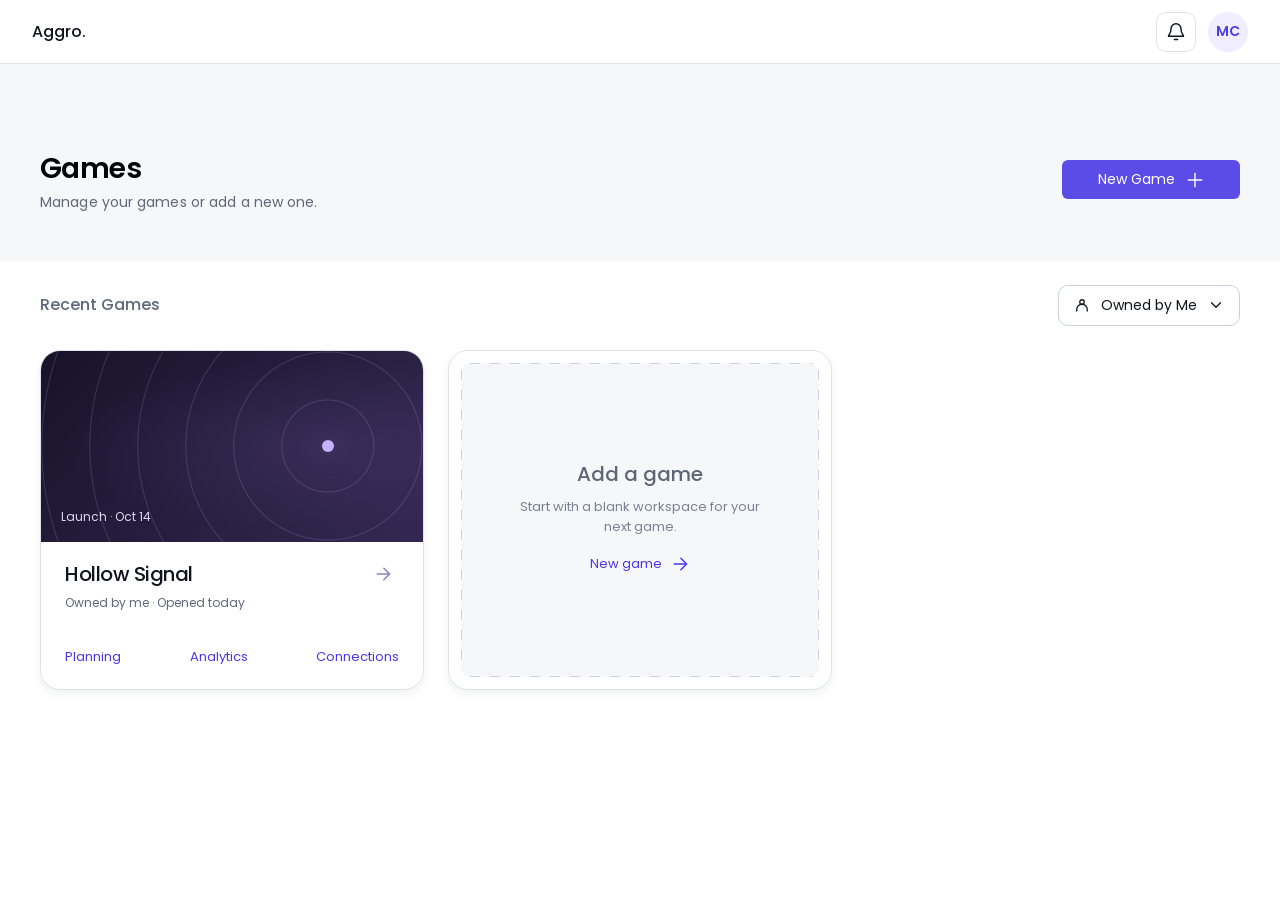
==== index.html @ 1661e058 "initial commit" ====
<!doctype html>
<html lang="en">
  <head>
    <meta charset="utf-8">
    <meta name="viewport" content="width=device-width, initial-scale=1">
    <meta name="description" content="Manage your games, dashboards, and launch plans with Aggro.">
    <title>Games · Aggro.</title>
    <link rel="preconnect" href="https://fonts.googleapis.com">
    <link rel="preconnect" href="https://fonts.gstatic.com" crossorigin>
    <link
      rel="stylesheet"
      href="https://fonts.googleapis.com/css2?family=Poppins:wght@400;500;600&display=swap"
    >
    <link rel="stylesheet" href="src/css/styles.css">
    <script src="src/js/autocomplete.js" defer></script>
    <script src="src/js/dropdown.js" defer></script>
    <script src="src/js/projects.js" defer></script>
    <script src="src/js/common.js" defer></script>
    <script src="src/js/library.js" defer></script>
    <script src="src/js/new-game.js" defer></script>
  </head>
  <body>
    <p id="text-completion-hint" class="visually-hidden">Typing any character fills in suggested text. You can then edit it freely.</p>

    <svg class="icon-library" xmlns="http://www.w3.org/2000/svg" aria-hidden="true">
      <symbol id="arrow" viewBox="0 0 24 24">
        <path d="M5 12h14m-6-7 7 7-7 7"/>
      </symbol>
      <symbol id="plus" viewBox="0 0 24 24">
        <path d="M12 4v16M4 12h16"/>
      </symbol>
      <symbol id="bell" viewBox="0 0 24 24">
        <path d="M18 8a6 6 0 0 0-12 0c0 7-3 7-3 9h18c0-2-3-2-3-9M10 21h4"/>
      </symbol>
      <symbol id="check" viewBox="0 0 24 24">
        <path d="m5 12 4 4 10-10"/>
      </symbol>
      <symbol id="target" viewBox="0 0 24 24">
        <circle cx="12" cy="12" r="9"/>
        <circle cx="12" cy="12" r="5"/>
        <circle cx="12" cy="12" r="1"/>
      </symbol>
      <symbol id="calendar" viewBox="0 0 24 24">
        <rect x="4" y="5" width="16" height="16" rx="2"/>
        <path d="M8 3v4m8-4v4M4 11h16"/>
      </symbol>
      <symbol id="edit" viewBox="0 0 24 24"><path d="m15 5 4 4M4 20l4-1L20 7a2.8 2.8 0 0 0-4-4L4 15Z"/></symbol>
      <symbol id="close" viewBox="0 0 24 24"><path d="m6 6 12 12M18 6 6 18"/></symbol>
      <symbol id="chevron-right" viewBox="0 0 24 24"><path d="m9 6 6 6-6 6"/></symbol>
      <symbol id="trash" viewBox="0 0 24 24"><path d="M3 6h18M9 6V3h6v3M5 6l1 15h12l1-15M10 10v7M14 10v7"/></symbol>
      <symbol id="link" viewBox="0 0 24 24">
        <g transform="rotate(-45 12 12)">
          <path d="M9 7H7a5 5 0 0 0 0 10h2m6-10h2a5 5 0 0 1 0 10h-2M8 12h8"/>
        </g>
      </symbol>
      <symbol id="gamepad" viewBox="0 0 24 24">
        <path
          d="M7 6h10c2 0 3 1 3.5 3l1.3 8c.3 1.7-1.6 2.8-2.9 1.7L15 16H9l-3.9 2.7c-1.3 1.1-3.2 0-2.9-1.7l1.3-8C4 7 5 6 7 6ZM8 9v5m-2.5-2.5h5"
        />
        <circle cx="16" cy="10" r=".8" fill="currentColor" stroke="none"/>
        <circle cx="18.5" cy="13" r=".8" fill="currentColor" stroke="none"/>
      </symbol>
    </svg>

    <header class="site-header">
      <a class="brand" href="index.html" aria-label="Aggro home">Aggro.</a>
      <nav class="account-nav" aria-label="Account">
        <button
          class="icon-button notification-button"
          type="button"
          aria-label="Notifications"
        >
          <svg class="icon" aria-hidden="true"><use href="#bell"/></svg>
        </button>
        <button class="avatar" type="button" aria-label="Account for MC">MC</button>
      </nav>
    </header>

    <main id="games-library">
      <section class="page-banner" aria-labelledby="page-title">
        <div class="container banner-content">
          <div class="page-intro">
            <h1 id="page-title">Games</h1>
            <p>Manage your games or add a new one.</p>
          </div>
          <button class="button button--primary" type="button" data-new-game>
            New Game <svg class="icon" aria-hidden="true"><use href="#plus"/></svg>
          </button>
        </div>
      </section>

      <section class="container games-section" aria-labelledby="recent-title">
        <div class="section-heading">
          <h2 id="recent-title">Recent Games</h2>
          <button
            id="ownership-trigger"
            class="filter-trigger"
            type="button"
            popovertarget="ownership"
            aria-haspopup="menu"
            aria-expanded="false"
            aria-controls="ownership"
          >
            <svg class="icon" viewBox="0 0 24 24" aria-hidden="true">
              <circle cx="12" cy="8" r="3"/>
              <path d="M5 20v-2a7 7 0 0 1 14 0v2"/>
            </svg>
            <span id="ownership-label" data-dropdown-label>Owned by Me</span>
            <svg class="icon" viewBox="0 0 24 24" aria-hidden="true"><path d="m6 9 6 6 6-6"/></svg>
          </button>
          <div id="ownership" class="filter-menu" popover role="menu" aria-label="Filter games by ownership">
            <button
              class="filter-option"
              type="button"
              tabindex="-1"
              data-owner-filter="owned"
              role="menuitemradio"
              aria-checked="true"
            >
              <span>Owned by Me</span>
              <svg class="icon" aria-hidden="true"><use href="#check"/></svg>
            </button>
            <button
              class="filter-option"
              type="button"
              tabindex="-1"
              data-owner-filter="all"
              role="menuitemradio"
              aria-checked="false"
            >
              <span>All Games</span>
              <svg class="icon" aria-hidden="true"><use href="#check"/></svg>
            </button>
          </div>
        </div>

        <div id="game-grid" class="game-grid">
          <article class="card game-card" tabindex="0" data-owner="owned">
            <div class="game-card-art">
              <span aria-hidden="true"></span>
              <p class="game-card-launch">
                Launch &middot; <time datetime="2026-10-14">Oct 14</time>
              </p>
            </div>
            <div class="game-card-heading">
              <h3>Hollow Signal</h3>
              <button
                class="game-card-open"
                type="button"
                data-workspace="Dashboard"
                aria-label="Open Hollow Signal dashboard"
              >
                <svg class="icon" aria-hidden="true"><use href="#arrow"/></svg>
              </button>
            </div>
            <p class="game-card-ownership">
              Owned by me &middot; <span class="game-card-opened">Opened today</span>
            </p>
            <nav class="game-card-links" aria-label="Hollow Signal workspace">
              <button class="text-link" type="button" data-workspace="Planning">Planning</button>
              <button class="text-link" type="button" data-workspace="Analytics">Analytics</button>
              <button class="text-link" type="button" data-workspace="Connections">Connections</button>
            </nav>
          </article>

          <div class="card add-card">
            <h3 class="add-card-title">Add a game</h3>
            <p class="add-card-description">
              Start with a blank workspace for your next game.
            </p>
            <button class="text-link add-card-action" type="button" data-new-game>
              New game <svg class="icon" aria-hidden="true"><use href="#arrow"/></svg>
            </button>
          </div>
        </div>
        <p id="game-status" class="visually-hidden" role="status"></p>
      </section>
    </main>

    <div
      id="game-context-menu"
      class="filter-menu context-menu"
      popover
      role="menu"
      aria-label="Game actions"
    >
      <button id="delete-game" class="filter-option context-menu-delete" type="button" role="menuitem">
        <svg class="icon" viewBox="0 0 24 24" aria-hidden="true">
          <path d="M3 6h18M9 6V3h6v3M5 6l1 15h12l1-15M10 10v7M14 10v7"/>
        </svg>
        Delete game
      </button>
    </div>

    <dialog id="new-game-dialog" class="new-game-dialog" aria-labelledby="new-game-title">
      <button class="dialog-dismiss" type="button" data-close aria-label="Close dialog">
        <svg class="icon" aria-hidden="true"><use href="#close"/></svg>
      </button>
      <form id="new-game-form">
        <section id="game-setup-step" class="wizard-step wizard-step--setup" aria-labelledby="new-game-title">
          <h2 id="new-game-title">Add a game</h2>
          <p class="wizard-description">Set up a space to manage your game’s marketing.</p>
          <div class="cover-picker">
            <button id="game-cover" class="cover-upload" type="button" aria-label="Use sample game cover">
              <span class="cover-upload-placeholder">
                <svg class="icon" viewBox="0 0 24 24" aria-hidden="true">
                  <rect x="3" y="4" width="18" height="16" rx="2"/>
                  <circle cx="8" cy="9" r="2"/>
                  <path d="m3 17 6-5 4 4 3-3 5 4"/>
                </svg>
                Upload cover<br>image
              </span>
            </button>
            <button
              id="replace-cover"
              class="cover-replace"
              type="button"
              hidden
              title="Replace cover image"
              aria-label="Replace cover image"
            >
              <svg class="material-icon" viewBox="0 -960 960 960" aria-hidden="true">
                <path
                  d="M480-160q-134 0-227-93t-93-227q0-134 93-227t227-93q69 0 132 28.5T720-690v-110h80v280H520v-80h168q-32-56-87.5-88T480-720q-100 0-170 70t-70 170q0 100 70 170t170 70q77 0 139-44t87-116h84q-28 106-114 173t-196 67Z"
                />
              </svg>
            </button>
          </div>
          <label class="field game-title-field">
            <span>Game title<span class="required-mark" aria-hidden="true">*</span></span>
            <input id="game-name" name="gameName" maxlength="60" placeholder="Untitled Game" required>
          </label>
          <button id="open-people" class="text-link invite-people-action" type="button">
            Invite People <svg id="people-arrow" class="icon" aria-hidden="true"><use href="#arrow"/></svg>
            <span id="people-count" class="people-count" hidden>
              <svg class="icon" viewBox="0 0 24 24" aria-hidden="true">
                <circle cx="12" cy="7" r="4"/>
                <path d="M4 21v-3a8 8 0 0 1 16 0v3Z"/>
              </svg>
              <span class="people-count-value">0</span>
            </span>
          </button>
          <div class="wizard-actions">
            <button class="button button--secondary" type="button" data-close>Cancel</button>
            <button id="game-next" class="button button--primary" type="submit" disabled>Next</button>
          </div>
        </section>
      </form>

      <section
        id="game-done-step"
        class="wizard-step wizard-step--done"
        hidden
        aria-labelledby="done-step-title"
      >
        <svg class="success-icon" viewBox="0 0 64 64" aria-hidden="true">
          <circle cx="32" cy="32" r="27"/>
          <path d="m18 32 9 9 19-20"/>
        </svg>
        <h2 id="done-step-title" tabindex="-1">All Done!</h2>
        <p id="done-description" class="done-description"></p>
        <button id="done-people" class="text-link done-people" type="button">
          <span id="done-invite-label">Invite People</span>
          <svg id="done-invite-arrow" class="icon" aria-hidden="true"><use href="#arrow"/></svg>
          <span id="done-shared" class="done-shared" hidden>
            <svg class="icon" viewBox="0 0 24 24" aria-hidden="true">
              <circle cx="12" cy="7" r="3"/>
              <path d="M5 21v-3a7 7 0 0 1 14 0v3Z"/>
            </svg>
            <span id="done-shared-count"></span>
          </span>
        </button>
        <button id="done-open" class="button done-open button--primary" type="button">Open</button>
        <button class="done-cancel" type="button" data-close>Cancel</button>
      </section>

      <section
        id="game-people-step"
        class="wizard-step wizard-step--people"
        hidden
        aria-labelledby="people-step-title"
      >
        <div class="people-heading">
          <button class="people-back" type="button" data-setup aria-label="Back to Add a game">
            <svg class="icon" viewBox="0 0 24 24" aria-hidden="true"><path d="m14 6-6 6 6 6"/></svg>
          </button>
          <h2 id="people-step-title" tabindex="-1">Add People</h2>
        </div>
        <div class="invite-search">
          <form id="invite-form" class="invite-form">
            <label class="visually-hidden" for="invite-email">Email address</label>
            <input
              id="invite-email"
              type="email"
              name="email"
              maxlength="254"
              placeholder="Email address"
              autocomplete="off"
              required
              role="combobox"
              aria-autocomplete="list"
              aria-expanded="false"
              aria-controls="invite-suggestions"
              aria-describedby="invite-error"
            >
            <label class="visually-hidden" for="invite-permission">Permission</label>
            <select id="invite-permission" name="permission" hidden>
              <option value="view">Can View</option>
              <option value="edit">Can Edit</option>
            </select>
            <button id="invite-submit" class="button button--primary" type="submit" hidden>Invite</button>
          </form>
          <div
            id="invite-suggestions"
            class="invite-suggestions"
            hidden
            role="listbox"
            aria-label="Recent people"
          >
            <button
              id="invite-suggestion"
              class="person-row person-row--suggestion"
              type="button"
              tabindex="-1"
              role="option"
              aria-selected="false"
            >
              <span id="suggestion-avatar" class="person-avatar" aria-hidden="true">JS</span>
              <span class="person-details">
                <span id="suggestion-name" class="person-name">James Sullivan</span>
                <span id="suggestion-email">jsullivan23@gmail.com</span>
              </span>
            </button>
          </div>
        </div>
        <p id="invite-error" class="form-error" role="alert"></p>
        <ul id="people-list" class="people-list" aria-label="Game members">
          <li class="person-row">
            <span class="person-avatar" aria-hidden="true">RM</span>
            <div class="person-details">
              <p>Robson Miller</p>
              <span>you@gmail.com</span>
            </div>
            <span class="person-role">Owner</span>
          </li>
        </ul>
        <p id="people-status" class="visually-hidden" role="status"></p>
        <div class="wizard-actions">
          <button class="button button--secondary" type="button" data-setup>Back</button>
          <button class="button button--primary" type="button" data-setup>Done</button>
        </div>
      </section>
    </dialog>

    <template id="person-row-template">
      <li class="person-row">
        <span class="person-avatar" aria-hidden="true"></span>
        <div class="person-details">
          <div class="person-heading">
            <p class="person-name"></p>
            <span class="invited-badge">Invited</span>
          </div>
          <span class="person-email"></span>
        </div>
        <select class="person-permission" aria-label="Permission">
          <option value="view">Can View</option>
          <option value="edit">Can Edit</option>
        </select>
      </li>
    </template>
  </body>
</html>
---- src/css/styles.css ----
:root {
  color-scheme: light;
  font-family: "Poppins", "Arial", sans-serif;
  color: #10131c;
  background: #fff;
  font-synthesis: none;
  --purple: #5b4be7;
  --muted: #5e687a;
  --border: #dfe2eb;
  --sidebar-width: 80px;
}

/* Keep the previous page visible while the next document appears. */
@view-transition {
  navigation: auto;
}

::view-transition-old(root),
::view-transition-new(root) {
  animation-duration: 800ms;
  animation-timing-function: ease-in-out;
}

@media (prefers-reduced-motion: reduce) {
  ::view-transition-old(root),
  ::view-transition-new(root) {
    animation: none;
  }
}

/* Base and shared controls */
* {
  box-sizing: border-box;
}

body {
  min-height: 100vh;
  margin: 0;
  background: #fff;
}

button, input, select {
  font: inherit;
}

button, select {
  cursor: pointer;
}

button {
  color: inherit;
}

a {
  color: inherit;
  text-decoration: none;
}

h1, h2, h3, p {
  margin: 0;
}

button:focus-visible, a:focus-visible, select:focus-visible, input:focus-visible {
  outline: 3px solid #968aff;
  outline-offset: 4px;
}

.icon-library {
  position: absolute;
  width: 0;
  height: 0;
  overflow: hidden;
}

.icon {
  width: 20px;
  height: 20px;
  flex-shrink: 0;
  fill: none;
  stroke: currentColor;
  stroke-width: 1.7;
  stroke-linecap: round;
  stroke-linejoin: round;
}

.material-icon {
  width: 20px;
  height: 20px;
  flex-shrink: 0;
  fill: currentColor;
}

.dropdown {
  flex-shrink: 0;
}

.visually-hidden {
  position: absolute;
  width: 1px;
  height: 1px;
  overflow: hidden;
  clip-path: inset(50%);
  white-space: nowrap;
}

[hidden] {
  display: none !important;
}

/* Header */
.site-header {
  display: flex;
  align-items: center;
  justify-content: space-between;
  height: 64px;
  padding-inline: 32px;
  background: #fff;
  border-bottom: 1px solid var(--border);
}

.brand {
  font-size: 16px;
  font-weight: 500;
}

.account-nav {
  display: flex;
  align-items: center;
  gap: 12px;
}

.icon-button {
  display: grid;
  place-items: center;
  width: 40px;
  height: 40px;
  padding: 0;
  background: #fff;
  border: 1px solid var(--border);
  border-radius: 10px;
}

.avatar {
  width: 40px;
  height: 40px;
  padding: 0;
  color: #4e3de4;
  font-size: 14px;
  font-weight: 600;
  background: #efedff;
  border: 0;
  border-radius: 50%;
}

/* Page layout */
.container {
  width: min(1200px, calc(100% - 64px));
  margin-inline: auto;
}

.page-banner {
  background: #f6f7f9;
}

.banner-content {
  display: flex;
  align-items: flex-start;
  justify-content: space-between;
  gap: 24px;
  padding-block: 88px 48px;
}

h1 {
  color: #050505;
  font-size: 28px;
  font-weight: 600;
  line-height: 1.2;
  letter-spacing: -.6px;
}

.page-intro p {
  margin-top: 6px;
  color: var(--muted);
  font-size: 14px;
  line-height: 1.5;
  letter-spacing: .1px;
}

.button {
  display: inline-flex;
  align-items: center;
  justify-content: center;
  gap: 10px;
  min-height: 38px;
  padding: 9px 24px;
  font-size: 14px;
  border: 0;
  border-radius: 6px;
}

.button--primary {
  color: #fff;
  background: var(--purple);
}

.button--primary:hover {
  background: #4e3ed2;
}

.banner-content > .button {
  min-width: 178px;
  margin-top: 8px;
  transition: color 140ms ease, background-color 140ms ease;
}

.banner-content > .button:hover,
.banner-content > .button:focus-visible {
  color: #10131c;
}

.games-section {
  padding-top: 24px;
  padding-bottom: 48px;
}

.section-heading {
  display: flex;
  flex-wrap: wrap;
  align-items: center;
  justify-content: space-between;
  gap: 16px;
  margin-bottom: 24px;
}

.section-heading h2 {
  color: var(--muted);
  font-size: 16px;
  font-weight: 500;
  line-height: 32px;
}

.filter-trigger {
  display: inline-flex;
  align-items: center;
  gap: 10px;
  flex-shrink: 0;
  min-height: 40px;
  padding: 9px 14px;
  color: #10131c;
  font-size: 14px;
  white-space: nowrap;
  background: #fff;
  border: 1px solid #cbd0de;
  border-radius: 10px;
  transition: color 120ms ease, background-color 120ms ease, border-color 120ms ease;
}

.filter-trigger .icon {
  width: 18px;
  height: 18px;
}

.filter-trigger:hover,
.filter-trigger[aria-expanded="true"] {
  color: var(--purple);
  background: #efedff;
  border-color: var(--purple);
}

.filter-menu {
  position: fixed;
  inset: auto;
  width: min(280px, calc(100vw - 32px));
  margin: 0;
  padding: 10px;
  color: #10131c;
  background: #fff;
  border: 1px solid var(--border);
  border-radius: 14px;
  box-shadow: 0 12px 28px #161b301a;
  opacity: 0;
  transition: opacity 140ms ease,
    display 140ms allow-discrete, overlay 140ms allow-discrete;
}

.filter-menu:popover-open {
  opacity: 1;
}

@starting-style {
  .filter-menu:popover-open {
    opacity: 0;
  }
}

.filter-option {
  display: flex;
  align-items: center;
  justify-content: space-between;
  gap: 12px;
  width: 100%;
  padding: 11px 8px;
  text-align: left;
  font-size: 14px;
  white-space: nowrap;
  background: none;
  border: 0;
  border-radius: 7px;
  transition: background-color 100ms ease;
}

.filter-option:hover,
.filter-option:focus-visible {
  background: #cdd1d9;
}

.filter-option[aria-checked="true"] {
  font-weight: 500;
}

.filter-option .icon {
  width: 16px;
  height: 16px;
  visibility: hidden;
}

.filter-option[aria-checked="true"] .icon {
  visibility: visible;
}

.context-menu {
  width: 180px;
  padding: 6px;
}

.context-menu-delete {
  justify-content: flex-start;
  color: #b13d52;
}

.context-menu-delete .icon {
  visibility: visible;
}

/* Game library and reusable cards */
.game-grid {
  display: grid;
  grid-template-columns: repeat(3, minmax(0, 1fr));
  grid-auto-rows: 1fr;
  gap: 24px;
}

.card {
  min-width: 0;
  min-height: 340px;
  background: #fff;
  border: 1px solid var(--border);
  border-radius: 20px;
  box-shadow: 0 0 0 1px transparent, 0 4px 9px #161b3010;
  transition: background-color 160ms ease, border-color 160ms ease, box-shadow 160ms ease;
}

.game-card {
  display: flex;
  flex-direction: column;
  align-self: stretch;
  overflow: hidden;
}

.card:hover,
.card:focus-within {
  background: #f6f7f9;
  border-color: var(--purple);
  box-shadow: 0 0 0 1px var(--purple), 0 4px 9px #161b3010;
}

.game-card:hover .game-card-open,
.game-card:focus-within .game-card-open {
  color: var(--purple);
}

.game-card-art {
  position: relative;
  width: 100%;
  aspect-ratio: 2 / 1;
  overflow: hidden;
  background: radial-gradient(ellipse at 75% 50%, #55427d55, transparent 65%), linear-gradient(135deg, #171329, #342852);
}

.game-card-art::before {
  position: absolute;
  inset: -80% -25% -80% 0;
  content: "";
  background: repeating-radial-gradient(circle at 60% 50%, transparent 0 45px, #b2a8e333 46px, transparent 47px 48px);
}

.game-card-art > span {
  position: absolute;
  top: 50%;
  left: 75%;
  width: 12px;
  height: 12px;
  background: #c5b1ff;
  border-radius: 50%;
  box-shadow: 0 0 30px #b9aafa55;
  transform: translate(-50%, -50%);
}

.game-card-art img {
  position: absolute;
  inset: 0;
  width: 100%;
  height: 100%;
  object-fit: cover;
}

.game-card-art.has-cover::before,
.game-card-art.has-cover > span {
  display: none;
}

.game-card-art.has-no-cover {
  background: #e9ebef;
}

.game-card-art.has-no-cover::before,
.game-card-art.has-no-cover > span {
  display: none;
}

.game-card-art.has-no-cover .game-card-launch {
  color: var(--muted);
}

.game-card-art.has-cover .game-card-launch {
  z-index: 1;
  padding: 4px 8px;
  background: #171329b3;
  border-radius: 4px;
}

.game-card-links {
  display: flex;
  flex-wrap: wrap;
  justify-content: space-between;
  gap: 12px;
  margin: 18px 24px 20px;
  padding-top: 16px;
}

.game-card-links button {
  line-height: 22px;
  text-decoration: none;
}

.game-card-heading {
  display: flex;
  align-items: center;
  justify-content: space-between;
  gap: 12px;
  margin: 16px 24px 0;
  text-align: left;
}

.game-card-heading h3 {
  font-size: 20px;
  font-weight: 500;
  line-height: 1.3;
  letter-spacing: -.5px;
  overflow-wrap: anywhere;
}

.game-card-launch {
  position: absolute;
  bottom: 16px;
  left: 20px;
  color: #e0d7ef;
  font-size: 12px;
}

.game-card-open {
  display: grid;
  place-items: center;
  flex-shrink: 0;
  width: 32px;
  height: 32px;
  padding: 0;
  color: #8a80c6;
  background: none;
  border: 0;
  border-radius: 4px;
}

.game-card-ownership {
  margin: 4px 24px 0;
  color: var(--muted);
  font-size: 12px;
  line-height: 1.5;
  text-align: left;
}

.add-card {
  position: relative;
  display: flex;
  flex-direction: column;
  align-items: center;
  justify-content: center;
  align-self: stretch;
  gap: 8px;
  padding: 28px;
  text-align: center;
}

.add-card::before {
  position: absolute;
  inset: 12px;
  content: "";
  border-radius: 9px;
  background: linear-gradient(90deg, #cbd1df 50%, transparent 0) top / 20px 1px repeat-x, linear-gradient(90deg, #cbd1df 50%, transparent 0) bottom / 20px 1px repeat-x, linear-gradient(#cbd1df 50%, transparent 0) left / 1px 20px repeat-y, linear-gradient(#cbd1df 50%, transparent 0) right / 1px 20px repeat-y;
  background-color: #f6f7f9;
  pointer-events: none;
}

.add-card > * {
  position: relative;
}

.add-card-title {
  color: #5d6676;
  font-size: 20px;
  font-weight: 500;
}

.add-card-description {
  max-width: 260px;
  color: #788294;
  font-size: 13px;
  line-height: 1.5;
}

.text-link {
  display: inline-flex;
  align-items: center;
  gap: 8px;
  padding: 0;
  color: #4d36e9;
  font-size: 13px;
  text-decoration: none;
  background: none;
  border: 0;
  border-radius: 4px;
  transition: color 140ms ease;
}

.text-link:hover,
.text-link:focus-visible {
  color: #10131c;
  text-decoration: none;
}

.add-card-action {
  margin-top: 4px;
  padding: 6px 8px;
}

/* Dialogs and account popovers */
dialog {
  width: min(440px, calc(100% - 32px));
  padding: 28px;
  color: #10131c;
  background: #fff;
  border: 1px solid var(--border);
  border-radius: 18px;
  box-shadow: 0 16px 70px #17113525;
}

dialog::backdrop {
  background: #16112e55;
}

.new-game-dialog::backdrop,
.dashboard-dialog::backdrop {
  transition: background-color 800ms ease-in-out;
}

dialog[data-transitioning="true"]::backdrop {
  background: transparent;
}

.new-game-dialog[data-transitioning="true"] {
  transition: none;
}

dialog p {
  color: var(--muted);
  line-height: 1.5;
}

.field {
  display: grid;
  gap: 8px;
  margin-block: 22px;
  font-size: 14px;
  font-weight: 500;
}

.field input {
  min-width: 0;
  width: 100%;
  padding: 12px;
  border: 1px solid #cbd0de;
  border-radius: 6px;
}

/* New-game flow */
.new-game-dialog {
  width: min(720px, calc(100% - 32px));
  max-height: calc(100dvh - 48px);
  padding: 32px 40px;
  border-radius: 22px;
  opacity: 0;
  transition: opacity 140ms ease, display 140ms allow-discrete, overlay 140ms allow-discrete;
}

.new-game-dialog[open] {
  opacity: 1;
}

@starting-style {
  .new-game-dialog[open] {
    opacity: 0;
  }
}

.new-game-dialog--people {
  width: min(520px, calc(100% - 32px));
}

.new-game-dialog--people .dialog-dismiss {
  display: none;
}

.people-heading {
  display: flex;
  align-items: center;
  gap: 8px;
}

.people-back {
  display: grid;
  place-items: center;
  flex-shrink: 0;
  width: 28px;
  height: 32px;
  margin-left: -6px;
  padding: 0;
  color: var(--muted);
  background: none;
  border: 0;
  border-radius: 4px;
}

.people-back:hover {
  color: #10131c;
  background: #f6f7f9;
}

.dialog-dismiss {
  position: absolute;
  top: 32px;
  right: 40px;
  display: grid;
  place-items: center;
  width: 44px;
  height: 44px;
  padding: 0;
  color: #171b24;
  line-height: 1;
  background: #fff;
  border: 1px solid var(--border);
  border-radius: 10px;
}

.dialog-dismiss .icon {
  width: 24px;
  height: 24px;
}

.wizard-step h2 {
  padding-right: 20px;
  font-size: 26px;
  font-weight: 500;
  line-height: 1.4;
}

.wizard-step--setup h2,
.wizard-step--setup .wizard-description {
  padding-inline: 0;
  text-align: center;
}

.wizard-description {
  margin-top: 12px;
  font-size: 16px;
}

.cover-picker {
  position: relative;
  width: 140px;
  margin: 24px auto 0;
}

.cover-replace {
  position: absolute;
  top: 0;
  right: -12px;
  display: grid;
  place-items: center;
  width: 28px;
  height: 28px;
  padding: 0;
  color: #929bad;
  background: #fff;
  border: 0;
  border-radius: 50%;
}

.cover-replace:hover {
  color: var(--purple);
}

.cover-upload {
  position: relative;
  display: grid;
  place-items: center;
  width: 140px;
  height: 140px;
  margin: 0;
  overflow: hidden;
  padding: 0;
  background: #fff;
  border: 2px dashed #cbd0de;
  border-radius: 50%;
  cursor: pointer;
}

.cover-upload:hover,
.cover-upload:focus-visible {
  background: #f8f7ff;
  border-color: var(--purple);
}

.cover-upload:focus-visible {
  outline: 2px solid #968aff;
  outline-offset: 4px;
}

.cover-upload img {
  width: 100%;
  height: 100%;
  object-fit: cover;
}

.cover-upload.has-default {
  background: radial-gradient(circle at 75% 50%, #b9aafa 0 4px, transparent 5px),
    repeating-radial-gradient(circle at 75% 50%, transparent 0 18px, #b2a8e34a 19px, transparent 20px 21px),
    linear-gradient(145deg, #10102d, #302766);
  border-color: transparent;
}

.cover-upload-placeholder {
  display: grid;
  justify-items: center;
  gap: 6px;
  color: #929bad;
  font-size: 13px;
  text-align: center;
}

.cover-upload-placeholder .icon {
  width: 25px;
  height: 25px;
}

.form-error {
  margin-top: 8px;
  color: #b13d52;
  font-size: 12px;
}

.form-error:empty {
  display: none;
}

.game-title-field {
  margin-block: 24px 16px;
  color: var(--muted);
  font-size: 20px;
}

.required-mark {
  color: #eb6572;
}

.game-title-field input {
  font-size: 16px;
}

.new-game-dialog input:focus-visible {
  outline: 2px solid var(--purple);
  outline-offset: 0;
}

.invite-people-action {
  font-size: 14px;
}

.people-count,
.invited-badge {
  padding: 2px 6px;
  color: var(--purple);
  font-size: 10px;
  background: #efedff;
  border-radius: 5px;
}

.people-count {
  display: inline-flex;
  align-items: center;
  gap: 4px;
  font-size: 12px;
}

.people-count .icon {
  width: 14px;
  height: 14px;
}

.wizard-actions {
  display: flex;
  align-items: center;
  justify-content: space-between;
  gap: 16px;
  margin-top: 28px;
}

.wizard-actions > .button {
  min-width: 112px;
  min-height: 44px;
}

.button--secondary {
  color: #10131c;
  background: #fff;
  border: 1px solid #cbd0de;
}

.button--secondary:hover {
  background: #f6f7f9;
}

.button:disabled {
  opacity: .45;
  cursor: not-allowed;
}

.wizard-step--people {
  display: flex;
  flex-direction: column;
  min-height: 370px;
}

.wizard-step--people h2 {
  color: var(--muted);
}

.invite-search {
  position: relative;
  margin-top: 12px;
}

.invite-suggestions {
  position: absolute;
  top: calc(100% + 6px);
  right: 0;
  left: 0;
  z-index: 2;
  overflow: hidden;
  padding: 4px 0;
  background: #efedff;
  border: 1px solid #d9d3f5;
  border-radius: 10px;
  box-shadow: 0 8px 24px #161b3020;
}

.invite-form {
  display: flex;
  align-items: center;
  gap: 6px;
  min-height: 52px;
  margin: 0;
  padding: 5px;
  border: 1px solid #cbd0de;
  border-radius: 8px;
}

.invite-form:focus-within {
  outline: 1px solid var(--purple);
  border-color: var(--purple);
}

.invite-form > input {
  flex: 1;
  min-width: 0;
  width: 100%;
  padding: 5px 8px;
  font-size: 14px;
  border: 0;
}

.new-game-dialog .invite-form input:focus-visible {
  outline: none;
}

.invite-form > .button {
  min-height: 30px;
  padding: 5px 10px;
  font-size: 13px;
}

.people-list {
  display: grid;
  gap: 20px;
  margin: 20px 0 0;
  padding: 0;
  list-style: none;
}

.person-row {
  display: flex;
  align-items: center;
  gap: 12px;
  min-width: 0;
}

.person-avatar {
  display: grid;
  place-items: center;
  flex-shrink: 0;
  width: 42px;
  height: 42px;
  color: #82778d;
  font-size: 12px;
  background: #eeecf1;
  border-radius: 50%;
}

.person-details {
  flex: 1;
  min-width: 0;
}

.new-game-dialog .person-details p {
  color: #10131c;
  font-size: 15px;
  overflow-wrap: anywhere;
}

.person-details > span {
  color: var(--muted);
  font-size: 14px;
  overflow-wrap: anywhere;
}

.person-role {
  margin-left: auto;
  color: #929bad;
  font-size: 14px;
}

.permission-remove {
  color: #c53c4c;
}

.person-row--suggestion {
  width: 100%;
  margin: 0;
  padding: 10px 12px;
  background: transparent;
  border: 0;
  border-radius: 0;
  text-align: left;
}

.person-row--suggestion:hover,
.person-row--suggestion[aria-selected="true"] {
  background: #dcd5fa;
}

.person-details > .person-name {
  display: block;
  color: #10131c;
  font-size: 15px;
}

.person-heading {
  display: flex;
  align-items: center;
  flex-wrap: wrap;
  gap: 6px;
}

.wizard-step--people .wizard-actions {
  justify-content: space-between;
  margin-top: auto;
  padding-top: 24px;
}

/* Workspace shell */
.workspace-sidebar {
  position: fixed;
  inset: 0 auto 0 0;
  z-index: 3;
  display: flex;
  flex-direction: column;
  align-items: center;
  width: var(--sidebar-width);
  height: 100dvh;
  overflow-y: auto;
  padding: 13px 7px 20px;
  background: #fff;
  border-right: 1px solid var(--border);
}

.workspace-brand {
  display: grid;
  place-items: center;
  flex-shrink: 0;
  width: 40px;
  height: 40px;
  padding: 0;
  color: #fff;
  font-size: 14px;
  font-weight: 500;
  background: var(--purple);
  border: 0;
  border-radius: 11px;
}

.workspace-navigation {
  display: grid;
  gap: 8px;
  width: 100%;
  margin-top: 15px;
}

.sidebar-link {
  display: flex;
  flex-direction: column;
  align-items: center;
  justify-content: center;
  gap: 8px;
  flex-shrink: 0;
  width: 100%;
  min-height: 66px;
  padding: 10px 2px;
  color: var(--muted);
  font-size: 10px;
  line-height: 1.4;
  background: none;
  border: 0;
  border-radius: 11px;
}

.sidebar-link .icon {
  width: 21px;
  height: 21px;
}

.sidebar-link:hover {
  color: var(--purple);
  background: #f6f5ff;
}

.sidebar-link[aria-current="page"] {
  color: var(--purple);
  background: #efedff;
}

.sidebar-link:focus-visible, .workspace-brand:focus-visible {
  outline-offset: -3px;
}

.sidebar-return {
  margin-top: auto;
}

.workspace-open {
  background: #f6f7f9;
}

.workspace-open .site-header {
  margin-left: var(--sidebar-width);
}

.workspace-header-title {
  font-size: 15px;
}

.game-workspace {
  min-height: calc(100dvh - 64px);
  margin-left: var(--sidebar-width);
  background: #f6f7f9;
}

@media (max-height: 570px) {
  .sidebar-return {
    margin-top: 20px;
  }
}

/* Dashboard */
.dashboard-container {
  width: min(1500px, 100%);
  margin-inline: auto;
  padding: 104px 32px 88px;
}

.game-name-badge {
  display: inline-block;
  max-width: 100%;
  margin-bottom: 8px;
  padding: 3px 12px;
  overflow-wrap: anywhere;
  color: var(--purple);
  font-size: 13px;
  line-height: 1.5;
  background: #efedff;
  border-radius: 8px;
  box-shadow: 0 3px 8px #161b3008;
}

.dashboard-intro h1 {
  color: #171b24;
  font-size: 48px;
  line-height: 1.2;
  letter-spacing: -1.5px;
}

#workspace-page-title:focus {
  outline: none;
}

.welcome-wave {
  display: inline-block;
  margin-left: 4px;
  font-size: 44px;
}

.dashboard-setup-heading {
  display: flex;
  align-items: baseline;
  flex-wrap: wrap;
  gap: 8px 20px;
  margin-top: 4px;
}

.dashboard-setup-heading h2 {
  font-size: 27px;
  font-weight: 500;
  line-height: 1.4;
  letter-spacing: -.6px;
}

.dashboard-setup-heading p {
  color: #98a1b2;
  font-size: 20px;
  font-weight: 500;
}

.dashboard-setup-heading strong {
  color: #171b24;
  font-weight: 500;
}

.setup-grid {
  display: grid;
  grid-template-columns: repeat(3, minmax(0, 1fr));
  gap: 18px;
  margin-top: 26px;
}

.setup-card, .dashboard-panel {
  min-width: 0;
  background: #fff;
  border: 1px solid var(--border);
  border-radius: 17px;
  box-shadow: 0 2px 2px #161b3005, 0 4px 9px #161b3009;
}

.setup-card {
  display: flex;
  flex-direction: column;
  align-items: center;
  min-height: 292px;
  padding: 42px 28px;
  text-align: center;
}

.dashboard-icon {
  display: inline-grid;
  place-items: center;
  flex-shrink: 0;
  width: 52px;
  height: 52px;
  color: var(--purple);
  background: #efedff;
  border-radius: 50%;
  transition: color 1000ms ease-in-out, background-color 1000ms ease-in-out;
}

.setup-card.is-complete .dashboard-icon {
  color: #929bad;
  background: #f1f2f5;
}

.dashboard-icon .icon {
  width: 24px;
  height: 24px;
  stroke-width: 1.8;
}

.setup-card h3 {
  display: flex;
  align-items: center;
  justify-content: center;
  gap: 8px;
  margin-top: 12px;
  font-size: 23px;
  font-weight: 600;
  line-height: 1.4;
  letter-spacing: -.4px;
}

.completion-check {
  flex-shrink: 0;
  width: 18px;
  height: 18px;
  padding: 2px;
  color: #15945e;
  border: 1.7px solid currentColor;
  border-radius: 50%;
  stroke-width: 2;
}

.setup-card .completion-check {
  width: 0;
  padding: 0;
  border-width: 0;
  opacity: 0;
  transform: scale(.6);
  transition: opacity 900ms ease-in-out, transform 900ms ease-in-out, width 900ms ease-in-out, padding 900ms ease-in-out, border-width 900ms ease-in-out;
}

.setup-card.is-complete .completion-check {
  width: 18px;
  padding: 2px;
  border-width: 1.7px;
  opacity: 1;
  transform: scale(1);
}

.setup-card p {
  margin-top: 8px;
  margin-bottom: 12px;
  color: #98a1b2;
  font-size: 15px;
  line-height: 1.5;
}

.setup-card .button {
  flex-shrink: 0;
  min-height: 46px;
  margin-top: auto;
  padding-inline: 16px;
  transition: color 1000ms ease-in-out, background-color 1000ms ease-in-out, border-color 1000ms ease-in-out, box-shadow 1000ms ease-in-out;
}

.setup-card .button--primary, .dashboard-empty .button--primary {
  box-shadow: 0 4px 8px #5b4be710;
}

.dashboard-grid {
  display: grid;
  grid-template-columns: repeat(2, minmax(0, 1fr));
  gap: 22px 24px;
  margin-top: 56px;
}

.dashboard-panel {
  display: flex;
  flex-direction: column;
  padding: 24px;
}

.panel-heading {
  display: flex;
  align-items: center;
  justify-content: space-between;
  flex-wrap: wrap;
  gap: 12px;
  min-height: 40px;
  margin-bottom: 22px;
}

.panel-heading h2 {
  font-size: 27px;
  font-weight: 500;
  line-height: 1.4;
  letter-spacing: -.6px;
}

.panel-actions {
  display: flex;
  align-items: center;
  flex-wrap: wrap;
  gap: 8px;
}

.panel-add {
  min-height: 36px;
  padding: 7px 12px;
  gap: 5px;
  font-size: 12px;
}

.panel-add .icon {
  width: 14px;
  height: 14px;
}

.panel-heading .text-link {
  font-size: 12px;
}

.panel-heading .text-link .icon {
  width: 17px;
  height: 17px;
}

.dashboard-filter {
  max-width: 100%;
  min-height: 36px;
  padding: 7px 10px;
  color: #10131c;
  font-size: 12px;
  background: #fff;
  border: 1px solid #cbd0de;
  border-radius: 6px;
}

.panel-content {
  display: flex;
  flex: 1;
  flex-direction: column;
  min-width: 0;
}

#goals-panel, #milestones-panel {
  min-height: 604px;
}

#conversion-panel, #touchpoints-panel {
  min-height: 532px;
}

.dashboard-empty {
  display: flex;
  flex: 1;
  flex-direction: column;
  align-items: center;
  justify-content: center;
  min-height: 330px;
  padding: 32px 20px;
  text-align: center;
  background: #f7f8fa;
  border: 1px dashed #dfe2eb;
  border-radius: 12px;
}

.dashboard-empty h3 {
  margin-top: 14px;
  font-size: 20px;
  font-weight: 500;
  line-height: 1.5;
  letter-spacing: -.3px;
}

.dashboard-empty p {
  max-width: 275px;
  margin-top: 10px;
  color: var(--muted);
  font-size: 13px;
  line-height: 1.6;
}

.dashboard-empty .text-link {
  margin-top: 18px;
}

.dashboard-empty .button {
  min-height: 46px;
  margin-top: 8px;
  padding-inline: 16px;
}

.conversion-funnel {
  display: grid;
  gap: 10px;
  margin: 0;
  padding: 0;
  list-style: none;
}

.conversion-funnel li {
  display: grid;
  grid-template-columns: minmax(0, 1fr) auto;
  gap: 6px 12px;
  padding: 14px 16px;
  color: #98a1b2;
  font-size: 14px;
  line-height: 1.5;
  background: #f7f8fa;
  border-radius: 8px;
}

.conversion-funnel li:nth-child(2) {
  width: 72%;
}

.conversion-funnel li:nth-child(3) {
  width: 48%;
}

.conversion-funnel li:nth-child(4) {
  width: 40%;
}

.conversion-funnel li:nth-child(5) {
  width: 34%;
}

.conversion-funnel small {
  grid-column: 1 / -1;
  font-size: 12px;
}

.dashboard-records {
  display: grid;
  gap: 12px;
  margin: 0;
  padding: 0;
  list-style: none;
}

.dashboard-record {
  padding: 18px;
  background: #f7f8fa;
  border: 1px solid var(--border);
  border-radius: 10px;
}

.dashboard-record h3 {
  font-size: 16px;
  font-weight: 500;
  overflow-wrap: anywhere;
}

.dashboard-record p {
  margin-top: 6px;
  color: var(--muted);
  font-size: 13px;
  line-height: 1.6;
  overflow-wrap: anywhere;
}

.dashboard-record a {
  display: inline-block;
  margin-top: 10px;
  color: var(--purple);
  font-size: 13px;
  overflow-wrap: anywhere;
}

.dashboard-add {
  align-self: flex-start;
  margin-top: 18px;
}

/* Populated planning panels */
.goal-records, .milestone-records {
  display: grid;
  margin: 0;
  padding: 0;
  list-style: none;
}

.goal-records {
  gap: 20px;
}

.goal-record {
  display: grid;
  grid-template-columns: minmax(0, 1fr) 32px;
  align-items: center;
  gap: 16px;
  min-width: 0;
  padding: 14px 16px;
  background: #fff;
  border: 1px solid var(--border);
  border-radius: 8px;
}

.goal-record-content {
  min-width: 0;
}

.goal-record-heading {
  display: flex;
  align-items: baseline;
  justify-content: space-between;
  flex-wrap: wrap;
  gap: 6px 12px;
}

.goal-record h3 {
  flex: 1;
  min-width: 0;
  font-size: 15px;
  font-weight: 500;
  line-height: 1.5;
  overflow-wrap: anywhere;
}

.goal-progress-summary {
  display: inline-flex;
  align-items: center;
  flex-wrap: wrap;
  gap: 8px;
  max-width: 100%;
}

.goal-status {
  padding: 2px 8px;
  color: var(--purple);
  font-size: 11px;
  line-height: 1.5;
  white-space: nowrap;
  background: #efedff;
  border-radius: 20px;
}

.goal-percentage {
  font-size: 15px;
  line-height: 1.5;
}

.goal-progress-bar {
  height: 8px;
  margin-top: 11px;
  overflow: hidden;
  background: #e2e4e9;
  border-radius: 8px;
}

.goal-progress-bar > span {
  display: block;
  height: 100%;
  background: var(--purple);
  border-radius: inherit;
}

.goal-record-detail {
  margin-top: 10px;
  color: var(--muted);
  font-size: 12px;
  line-height: 1.5;
  overflow-wrap: anywhere;
}

.goal-record:hover,
.goal-record:focus-within {
  background: #f7f8fa;
}

.goal-record:hover .record-edit,
.record-edit:focus-visible {
  color: var(--purple);
  background: #efedff;
  border-color: var(--purple);
}

.goal-record[data-status="not-started"] .goal-status {
  color: var(--muted);
  background: #f0f1f4;
}

.goal-record[data-status="behind"] .goal-status {
  color: #b87b1c;
  background: #fff4df;
}

.goal-record[data-status="behind"] .goal-progress-bar > span {
  background: #b87b1c;
}

.goal-record[data-status="completed"] .goal-status {
  color: #15945e;
  background: #e5f6ee;
}

.goal-record[data-status="completed"] .goal-progress-bar > span {
  background: #219360;
}

.milestone-records {
  gap: 12px;
}

.milestone-row {
  display: flex;
  align-items: center;
  gap: 14px;
  width: 100%;
  min-height: 80px;
  padding: 12px 14px;
  text-align: left;
  background: #fff;
  border: 1px solid var(--border);
  border-radius: 8px;
}

.milestone-row:hover {
  background: #f7f8fa;
  border-color: #cbd0de;
}

.milestone-row:hover > .icon {
  color: var(--purple);
}

.milestone-date-tile {
  display: grid;
  align-content: center;
  justify-items: center;
  gap: 3px;
  flex-shrink: 0;
  width: 54px;
  height: 54px;
  background: #efedff;
  border: 1px solid #e2e0ed;
  border-radius: 8px;
}

.milestone-date-tile span {
  font-size: 11px;
  line-height: 1.2;
}

.milestone-date-tile strong {
  font-size: 20px;
  font-weight: 500;
  line-height: 1.2;
}

.milestone-row-copy {
  display: grid;
  flex: 1;
  gap: 4px;
  min-width: 0;
}

.milestone-row-title {
  font-size: 14px;
  font-weight: 500;
  line-height: 1.5;
  overflow-wrap: anywhere;
}

.milestone-row-detail {
  color: var(--muted);
  font-size: 12px;
  line-height: 1.5;
  overflow-wrap: anywhere;
}

.milestone-countdown {
  flex-shrink: 0;
  font-size: 12px;
  white-space: nowrap;
}

.milestone-row > .icon {
  width: 16px;
  height: 16px;
  color: var(--muted);
}

.milestone-row--soon .milestone-date-tile {
  background: #fff4df;
  border-color: #fff4df;
}

.milestone-row--soon .milestone-countdown {
  color: #c17c15;
}

.records-footer {
  display: flex;
  align-items: center;
  flex-wrap: wrap;
  gap: 20px;
  margin-top: auto;
  padding-top: 22px;
  color: #98a1b2;
  font-size: 12px;
  line-height: 1.5;
}

.records-footer .text-link {
  font-size: 12px;
}

.records-footer .icon {
  width: 16px;
  height: 16px;
}

@media (max-width: 600px) {
  .goal-record {
    gap: 10px;
    padding: 12px;
  }

  .goal-record-heading {
    flex-direction: column;
    align-items: flex-start;
  }

  .milestone-row {
    display: grid;
    grid-template-columns: 44px minmax(0, 1fr) 14px;
    gap: 8px 10px;
    padding: 12px;
  }

  .milestone-date-tile {
    grid-row: 1 / 3;
    width: 44px;
    height: 50px;
  }

  .milestone-countdown {
    grid-column: 2;
    grid-row: 2;
    font-size: 11px;
  }

  .milestone-row > .icon {
    grid-column: 3;
    grid-row: 1 / 3;
  }
}

.dashboard-dialog {
  width: min(480px, calc(100% - 32px));
  max-height: calc(100dvh - 48px);
  padding-top: 36px;
}

.dashboard-dialog h2 {
  padding-right: 56px;
  font-size: 24px;
  font-weight: 500;
}

.dashboard-dialog .field {
  margin-block: 18px;
}

.dashboard-dialog .field select {
  width: 100%;
  min-width: 0;
  padding: 12px;
  background: #fff;
  border: 1px solid #cbd0de;
  border-radius: 6px;
}

/* Reusable date-field popup */
.date-picker-trigger {
  display: flex;
  align-items: center;
  justify-content: space-between;
  gap: 12px;
  width: 100%;
  min-width: 0;
  min-height: 46px;
  padding: 12px;
  color: #98a1b2;
  font-size: 14px;
  text-align: left;
  background: #fff;
  border: 1px solid #cbd0de;
  border-radius: 6px;
}

.date-picker-trigger.has-value {
  color: #171b24;
}

.date-picker-trigger .icon {
  width: 20px;
  height: 20px;
  color: #171b24;
}

.calendar-popover {
  position: fixed;
  inset: auto;
  max-width: calc(100vw - 32px);
  margin: 0;
  padding: 20px;
  overflow-y: auto;
  color: #171b24;
  background: #fff;
  border: 1px solid var(--border);
  border-radius: 14px;
  box-shadow: 0 12px 28px #161b301a;
}

.calendar-heading {
  display: flex;
  align-items: center;
  justify-content: space-between;
  gap: 8px;
  margin-bottom: 18px;
}

.calendar-heading h3 {
  font-size: 16px;
  font-weight: 500;
  line-height: 1.5;
}

.calendar-navigation {
  display: flex;
  align-items: center;
  gap: 4px;
}

.calendar-today {
  margin-right: 4px;
  padding: 5px 9px;
  color: var(--muted);
  font-size: 12px;
  background: #fff;
  border: 1px solid var(--border);
  border-radius: 5px;
}

.calendar-arrow {
  display: grid;
  place-items: center;
  width: 30px;
  height: 32px;
  padding: 0;
  color: var(--muted);
  background: none;
  border: 0;
  border-radius: 5px;
}

.calendar-arrow .icon {
  width: 18px;
  height: 18px;
}

.calendar-weekdays, .calendar-days {
  display: grid;
  grid-template-columns: repeat(7, minmax(0, 1fr));
  justify-items: center;
  gap: 6px 0;
}

.calendar-weekdays {
  margin-bottom: 9px;
  color: #929bad;
  font-size: 12px;
}

.calendar-day {
  display: grid;
  place-items: center;
  width: min(40px, 100%);
  aspect-ratio: 1;
  padding: 0;
  font-size: 14px;
  background: transparent;
  border: 1px solid transparent;
  border-radius: 50%;
}

.calendar-day--outside {
  color: #b4bac6;
}

.calendar-day[aria-current="date"] {
  color: var(--purple);
  border-color: #a79df3;
}

.calendar-day:hover, .calendar-arrow:hover, .calendar-today:hover {
  background: #efedff;
}

.calendar-day[aria-pressed="true"] {
  color: #fff;
  background: var(--purple);
  border-color: var(--purple);
}

/* Goal and milestone dialogs */
.planning-dialog {
  width: min(840px, calc(100% - 32px));
  padding: 32px 40px 34px;
  border-radius: 20px;
}

.planning-dialog h2 {
  padding-right: 56px;
  font-size: 26px;
  font-weight: 500;
  line-height: 1.4;
}

.planning-dialog #dashboard-dialog-description {
  margin-top: 10px;
  color: #606060;
  font-size: 16px;
}

.planning-dialog #dashboard-form-fields {
  display: grid;
  grid-template-columns: repeat(2, minmax(0, 1fr));
  gap: 26px 22px;
  margin-top: 28px;
}

.planning-dialog .field {
  min-width: 0;
  gap: 10px;
  margin: 0;
  color: #606060;
  font-size: 20px;
  font-weight: 500;
  line-height: 1.5;
}

.planning-dialog [data-field="title"],
.goal-dialog [data-field="metric"] {
  grid-column: 1 / -1;
}

.planning-dialog .required-mark {
  color: #dc3535;
}

.planning-dialog .field input,
.goal-type-trigger,
.planning-dialog .date-picker-trigger {
  width: 100%;
  min-width: 0;
  min-height: 48px;
  padding: 12px;
  color: #171b24;
  font-size: 16px;
  line-height: 1.4;
  background: #fff;
  border: 1px solid var(--border);
  border-radius: 6px;
}

.planning-dialog .field input::placeholder {
  color: #98a1b2;
  opacity: 1;
}

.planning-dialog .field input:focus-visible,
.goal-type-trigger:focus-visible,
.date-picker-trigger:focus-visible {
  outline: 2px solid var(--purple);
  outline-offset: 0;
  border-color: var(--purple);
}

.goal-type-trigger {
  display: flex;
  align-items: center;
  justify-content: space-between;
  gap: 12px;
  color: #98a1b2;
  text-align: left;
}

.goal-type-trigger.has-value {
  color: #171b24;
}

.goal-type-trigger .icon {
  width: 18px;
  height: 18px;
  color: #171b24;
}

.goal-type-menu {
  max-height: min(360px, calc(100dvh - 32px));
  overflow-y: auto;
  padding: 12px 14px;
  border-radius: 14px;
}

.goal-type-menu .filter-option {
  padding: 10px;
  font-size: 14px;
  font-weight: 400;
  white-space: normal;
}

.planning-dialog .wizard-actions {
  justify-content: flex-end;
  margin-top: 28px;
}

.planning-dialog #dashboard-save {
  min-width: 112px;
  min-height: 44px;
  padding: 9px 24px;
  font-size: 14px;
  border-radius: 6px;
}

.planning-dialog #dashboard-save:disabled {
  color: #98a1b2;
  background: #eeecff;
  opacity: 1;
}

.planning-dialog .goal-current-field {
  grid-column: 1 / -1;
}

.current-progress-control {
  display: flex;
  align-items: baseline;
  gap: 6px;
  min-width: 0;
  padding: 12px;
  overflow: hidden;
  background: #fff;
  border: 1px solid var(--border);
  border-radius: 6px;
}

.current-progress-control:focus-within {
  outline: 2px solid var(--purple);
  outline-offset: 0;
  border-color: var(--purple);
}

.planning-dialog .field .current-progress-control input {
  flex-shrink: 1;
  min-width: 1ch;
  max-width: 100%;
  min-height: 0;
  padding: 0;
  line-height: 1.4;
  background: transparent;
  border: 0;
  border-radius: 0;
  outline: none;
}

#goal-current-suffix {
  min-width: 0;
  color: #98a1b2;
  font-size: 16px;
  font-weight: 400;
  line-height: 1.4;
}

.planning-dialog #goal-current-note {
  margin: 0;
  color: var(--purple);
  font-size: 14px;
  font-weight: 400;
  line-height: 1.6;
}

.goal-filter-trigger {
  display: inline-flex;
  align-items: center;
  justify-content: center;
  gap: 8px;
}

.goal-filter-trigger .icon {
  width: 14px;
  height: 14px;
}

.goal-filter-trigger:hover,
.goal-filter-trigger[aria-expanded="true"],
.goal-filter-trigger.has-filters {
  color: #fff;
  background: var(--purple);
  border-color: var(--purple);
}

.goal-filters-popup {
  position: fixed;
  inset: auto;
  display: none;
  grid-template-columns: repeat(2, minmax(0, 1fr));
  gap: 18px 30px;
  margin: 0;
  padding: 20px;
  overflow-y: auto;
  color: #171b24;
  background: #fff;
  border: 1px solid var(--border);
  border-radius: 14px;
  box-shadow: 0 12px 28px #161b301a;
}

.goal-filters-popup:popover-open {
  display: grid;
}

.goal-filter-group h3 {
  margin-bottom: 8px;
  color: var(--muted);
  font-size: 12px;
  font-weight: 500;
  line-height: 1.5;
  text-transform: uppercase;
}

.goal-filter-options {
  display: grid;
  gap: 2px;
}

.goal-filter-option {
  display: flex;
  align-items: center;
  justify-content: space-between;
  gap: 8px;
  min-width: 0;
  min-height: 38px;
  padding: 7px 10px;
  font-size: 15px;
  line-height: 1.5;
  text-align: left;
  background: none;
  border: 0;
  border-radius: 6px;
}

.goal-filter-option:hover,
.goal-filter-option:focus-visible {
  background: #cdd1d9;
}

.goal-filter-option[aria-checked="true"] {
  font-weight: 500;
}

.goal-filter-option .icon {
  width: 16px;
  height: 16px;
  visibility: hidden;
}

.goal-filter-option[aria-checked="true"] .icon {
  visibility: visible;
}

.goal-filter-group--sort {
  grid-column: 1 / -1;
  padding-top: 16px;
  border-top: 1px solid var(--border);
}

.goal-filter-group--sort .goal-filter-options {
  grid-template-columns: repeat(3, minmax(0, 1fr));
  gap: 12px;
}

.goal-filter-footer {
  display: flex;
  align-items: center;
  justify-content: space-between;
  flex-wrap: wrap;
  gap: 12px;
  grid-column: 1 / -1;
  color: #98a1b2;
  font-size: 13px;
}

.remove-goal-dialog {
  width: min(640px, calc(100% - 32px));
  max-height: calc(100dvh - 48px);
  padding: 40px;
  border-radius: 20px;
}

.remove-goal-icon {
  display: grid;
  place-items: center;
  width: 64px;
  height: 64px;
  margin-bottom: 24px;
  color: #d83225;
  background: #fbe9e7;
  border-radius: 50%;
}

.remove-goal-icon .icon {
  width: 28px;
  height: 28px;
}

.remove-goal-dialog h2 {
  font-size: 26px;
  font-weight: 500;
  line-height: 1.4;
}

.remove-goal-dialog p {
  margin-top: 22px;
  font-size: 16px;
  line-height: 1.7;
  overflow-wrap: anywhere;
}

.remove-goal-dialog .wizard-actions {
  justify-content: flex-end;
}

.button--danger {
  color: #fff;
  background: #d83225;
}

.button--danger:hover {
  background: #bd2c20;
}

@media (max-width: 480px) {
  .goal-filters-popup {
    gap: 16px;
    padding: 16px;
  }

  .goal-filter-option {
    gap: 4px;
    padding-inline: 6px;
    font-size: 13px;
  }

  .goal-filter-group--sort .goal-filter-options {
    gap: 4px;
  }

  .remove-goal-dialog {
    padding: 24px;
  }

  .remove-goal-dialog .wizard-actions {
    flex-wrap: wrap;
  }
}

.milestone-goal {
  grid-column: 1 / -1;
  min-width: 0;
  padding: 20px;
  background: #f7f6fd;
  border-radius: 12px;
}

.milestone-goal h3 {
  margin-bottom: 12px;
  color: #171b24;
  font-size: 16px;
  font-weight: 500;
  line-height: 1.4;
}

.milestone-goal-row {
  display: grid;
  grid-template-columns: minmax(0, 1fr) minmax(0, 1fr) 44px;
  align-items: center;
  gap: 22px;
}

.milestone-event-field {
  grid-column: 1 / -1;
}

.milestone-goal-rows {
  display: grid;
  gap: 24px;
}

.milestone-goal-remove {
  display: grid;
  place-items: center;
  width: 44px;
  min-height: 44px;
  padding: 0;
  color: #171b24;
  background: #fff;
  border: 1px solid var(--border);
  border-radius: 10px;
}

.milestone-goal-remove:hover {
  background: #eeecf7;
}

.milestone-goal-add {
  color: #fff;
  background: var(--purple);
  border-color: var(--purple);
}

.milestone-goal-add:hover {
  background: #4e3ed2;
}

.milestone-goal-add:disabled {
  cursor: not-allowed;
  opacity: .45;
}

.milestone-filters-popup {
  position: fixed;
  inset: auto;
  max-width: calc(100vw - 32px);
  margin: 0;
  padding: 20px;
  overflow-y: auto;
  color: #171b24;
  background: #fff;
  border: 1px solid var(--border);
  border-radius: 14px;
  box-shadow: 0 12px 28px #161b301a;
}

.milestone-filters-popup h3 {
  margin-bottom: 8px;
  color: var(--muted);
  font-size: 12px;
  font-weight: 500;
  text-transform: uppercase;
}

.milestone-filters-popup .goal-filter-footer {
  margin-top: 14px;
}

.planning-dialog .milestone-delete {
  min-height: 44px;
  margin-right: auto;
  padding: 9px 20px;
  color: #d83225;
  font-size: 14px;
  background: #fff;
  border: 1px solid var(--border);
  border-radius: 6px;
}

.milestone-delete:hover,
.milestone-delete:focus-visible {
  color: #fff;
  background: #d83225;
  border-color: #d83225;
}

.milestone-delete .icon {
  width: 18px;
  height: 18px;
}

.record-edit {
  display: grid;
  place-items: center;
  flex-shrink: 0;
  width: 32px;
  height: 32px;
  padding: 5px;
  color: var(--muted);
  background: #fff;
  border: 1px solid var(--border);
  border-radius: 6px;
}

.record-edit:hover {
  color: var(--purple);
  border-color: var(--purple);
}

@media (max-width: 600px) {
  .milestone-goal {
    padding: 16px;
  }

  .milestone-goal h3 {
    font-size: 17px;
  }

  .milestone-goal-row {
    grid-template-columns: minmax(0, 1fr) 44px;
    gap: 12px;
  }

  .milestone-goal-row > .field:first-child {
    grid-column: 1 / -1;
  }

  .milestone-goal-remove {
    width: 44px;
    min-height: 44px;
  }

  .planning-dialog .milestone-delete {
    min-width: 0;
    padding-inline: 14px;
  }

  .planning-dialog {
    padding: 26px 22px;
  }

  .planning-dialog h2 {
    font-size: 23px;
  }

  .dialog-dismiss {
    top: 24px;
    right: 22px;
    width: 36px;
    height: 36px;
  }

  .planning-dialog #dashboard-dialog-description {
    font-size: 14px;
  }

  .planning-dialog #dashboard-form-fields {
    grid-template-columns: minmax(0, 1fr);
    gap: 20px;
    margin-top: 24px;
  }

  .planning-dialog .field {
    font-size: 16px;
  }

  .planning-dialog .field input,
  .goal-type-trigger,
  .planning-dialog .date-picker-trigger {
    min-height: 52px;
    padding: 12px;
    font-size: 16px;
  }

}

@media (max-width: 1100px) {
  .setup-card {
    padding-inline: 20px;
  }

  .setup-card h3 {
    font-size: 19px;
  }

  .dashboard-grid {
    grid-template-columns: minmax(0, 1fr);
    gap: 24px;
  }

  #goals-panel, #milestones-panel, #touchpoints-panel {
    min-height: 420px;
  }

  #conversion-panel {
    min-height: 0;
  }
}

@media (max-width: 800px) {
  .dashboard-container {
    padding: 56px 24px;
  }

  .setup-grid {
    grid-template-columns: minmax(0, 1fr);
  }

  .setup-card {
    min-height: 0;
    padding: 28px 24px;
  }

  .dashboard-intro h1 {
    font-size: 40px;
  }

  .dashboard-setup-heading h2 {
    font-size: 23px;
  }

  .dashboard-setup-heading p {
    font-size: 18px;
  }

  .dashboard-grid {
    margin-top: 32px;
  }
}

@media (max-width: 480px) {
  .dashboard-container {
    padding: 36px 16px;
  }

  .dashboard-intro h1 {
    font-size: 32px;
    letter-spacing: -1px;
  }

  .welcome-wave {
    margin-left: 0;
    font-size: 30px;
  }

  .dashboard-setup-heading h2 {
    font-size: 20px;
  }

  .dashboard-panel {
    padding: 18px;
  }

  .panel-heading h2 {
    font-size: 22px;
  }

  .panel-actions {
    gap: 8px;
  }

  .dashboard-empty {
    min-height: 300px;
    padding: 24px 12px;
  }

  .conversion-funnel li {
    padding: 12px;
    font-size: 12px;
  }

  .conversion-funnel li:nth-child(n+2) {
    width: 100%;
  }

  .dashboard-dialog .wizard-actions {
    gap: 10px;
  }

  .dashboard-dialog .button {
    min-width: 0;
    padding-inline: 18px;
  }
}

/* Game-created confirmation */
.new-game-dialog--done {
  width: min(760px, calc(100% - 32px));
}

.wizard-step--done {
  display: flex;
  flex-direction: column;
  align-items: center;
  padding-block: 80px 4px;
  text-align: center;
}

.success-icon {
  width: 64px;
  height: 64px;
  margin-bottom: 20px;
  fill: none;
  stroke: #219360;
  stroke-width: 5.5;
}

.wizard-step--done h2 {
  padding: 0;
  font-weight: 500;
}

.done-description {
  margin-top: 4px;
  font-size: 17px;
  overflow-wrap: anywhere;
}

.done-people {
  justify-content: center;
  min-height: 26px;
  margin-top: 20px;
  font-size: 13px;
}

.done-people .icon {
  width: 17px;
  height: 17px;
}

.done-shared {
  display: inline-flex;
  align-items: center;
  gap: 4px;
  padding: 2px 8px;
  color: var(--purple);
  background: #efedff;
  border-radius: 7px;
}

.done-open {
  min-width: 132px;
  min-height: 48px;
  margin-top: 20px;
  font-size: 15px;
}

.done-cancel {
  margin-top: 10px;
  padding: 2px 8px;
  font-size: 13px;
  background: none;
  border: 0;
  border-radius: 4px;
}

.done-cancel:hover,
.done-cancel:focus-visible {
  color: var(--purple);
}

/* Responsive layout */
@media (prefers-reduced-motion: reduce) {
  .new-game-dialog::backdrop,
  .dashboard-dialog::backdrop,
  .setup-card .dashboard-icon,
  .setup-card .completion-check,
  .setup-card .button,
  .card,
  .filter-trigger,
  .filter-menu,
  .filter-option,
  .text-link,
  .banner-content > .button,
  .new-game-dialog {
    transition: none;
  }
}

@media (max-width: 1199px) {
  .game-grid {
    grid-template-columns: repeat(2, minmax(0, 1fr));
  }
}

@media (max-width: 760px) {
  .site-header {
    padding-inline: 20px;
  }

  .container {
    width: calc(100% - 40px);
  }

  .banner-content {
    align-items: flex-start;
    padding-block: 48px 36px;
  }

  .page-intro p {
    max-width: 260px;
  }

  .banner-content > .button {
    min-width: auto;
    padding-inline: 16px;
  }

  .game-grid {
    grid-template-columns: minmax(0, 1fr);
  }
}

@media (max-width: 480px) {
  :root {
    --sidebar-width: 68px;
  }

  .workspace-sidebar {
    padding-inline: 4px;
  }

  .sidebar-link {
    font-size: 9px;
  }

  .wizard-step--done {
    padding-top: 56px;
  }

  .done-description {
    font-size: 14px;
  }

  .new-game-dialog {
    padding: 28px 20px;
  }

  .wizard-step h2 {
    font-size: 23px;
  }

  .wizard-description {
    font-size: 13px;
  }

  .invite-form {
    flex-wrap: wrap;
  }

  .invite-form > input {
    flex-basis: 100%;
  }

  .invite-form .dropdown {
    margin-left: auto;
  }

  .person-row {
    gap: 8px;
  }

  .person-avatar {
    width: 32px;
    height: 32px;
  }

  .banner-content {
    flex-direction: column;
    gap: 20px;
  }

  .banner-content > .button {
    margin-top: 0;
  }
}
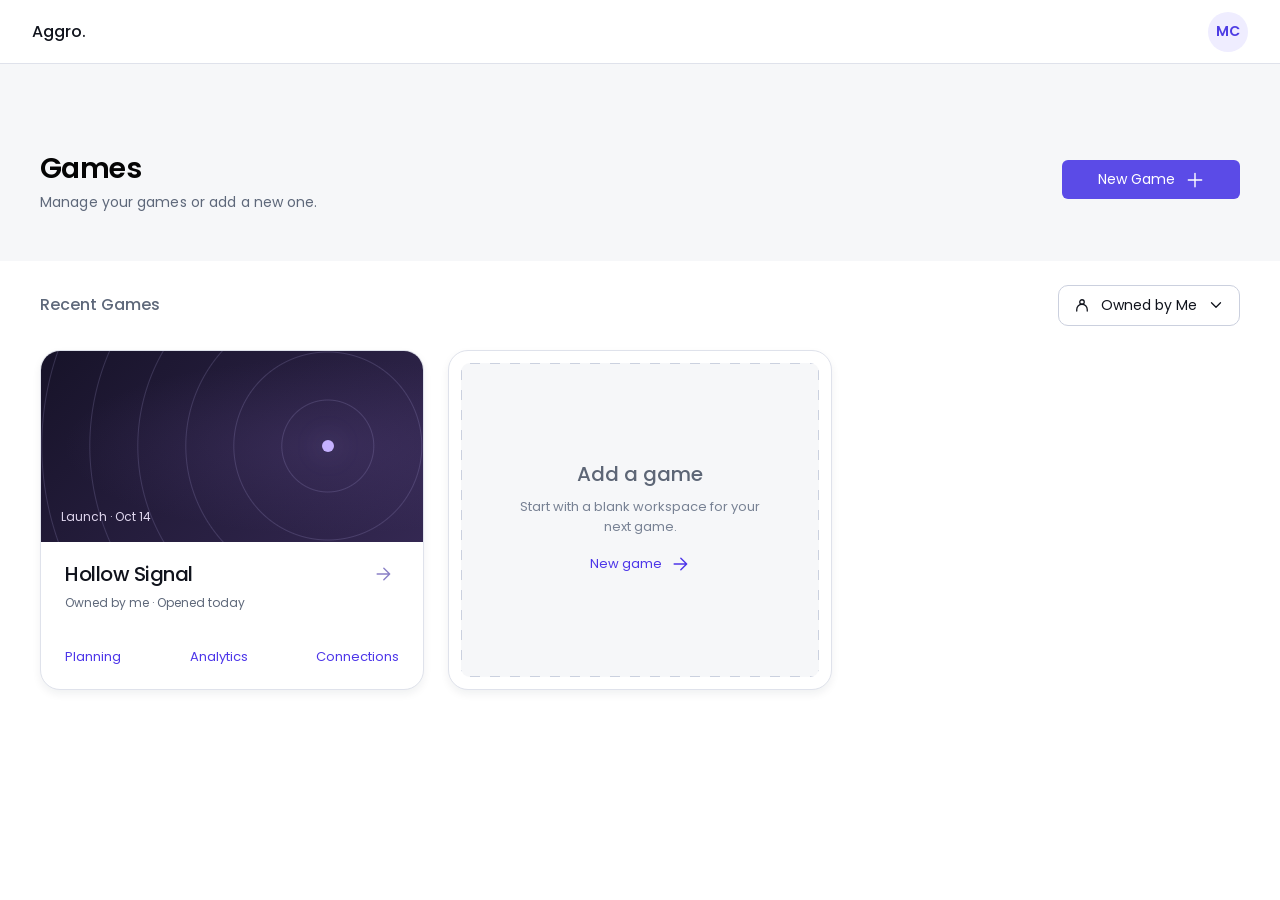
==== commit d39a2519: "other pages added" ====
--- a/index.html
+++ b/index.html
@@ -20,7 +20,7 @@
     <script src="src/js/new-game.js" defer></script>
   </head>
   <body>
-    <p id="text-completion-hint" class="visually-hidden">Typing any character fills in suggested text. You can then edit it freely.</p>
+    <p id="text-completion-hint" class="visually-hidden">Typing a matching first character fills in suggested text. You can then edit it freely.</p>
 
     <svg class="icon-library" xmlns="http://www.w3.org/2000/svg" aria-hidden="true">
       <symbol id="arrow" viewBox="0 0 24 24">
@@ -69,6 +69,7 @@
           class="icon-button notification-button"
           type="button"
           aria-label="Notifications"
+          hidden
         >
           <svg class="icon" aria-hidden="true"><use href="#bell"/></svg>
         </button>
@@ -135,7 +136,7 @@
         </div>
 
         <div id="game-grid" class="game-grid">
-          <article class="card game-card" tabindex="0" data-owner="owned">
+          <article class="card game-card" tabindex="0" data-owner="owned" role="link" aria-label="Open Hollow Signal dashboard">
             <div class="game-card-art">
               <span aria-hidden="true"></span>
               <p class="game-card-launch">
--- a/src/css/styles.css
+++ b/src/css/styles.css
@@ -258,6 +258,11 @@
 .filter-trigger .icon {
   width: 18px;
   height: 18px;
+}
+
+#ownership-label {
+  min-width: 6rem;
+  text-align: left;
 }
 
 .filter-trigger:hover,
@@ -365,6 +370,7 @@
   flex-direction: column;
   align-self: stretch;
   overflow: hidden;
+  cursor: pointer;
 }
 
 .card:hover,
@@ -1087,6 +1093,18 @@
   background: #efedff;
 }
 
+.sidebar-link:disabled,
+.sidebar-link:disabled:hover {
+  color: #a7aebb;
+  background: transparent;
+  cursor: default;
+}
+
+.text-link[data-dashboard-section]:disabled {
+  color: #a7aebb;
+  cursor: default;
+}
+
 .sidebar-link:focus-visible, .workspace-brand:focus-visible {
   outline-offset: -3px;
 }
@@ -1242,6 +1260,21 @@
   letter-spacing: -.4px;
 }
 
+.goal-celebration {
+  position: fixed;
+  z-index: 10;
+  inset: 0;
+  overflow: hidden;
+  pointer-events: none;
+  user-select: none;
+}
+
+.goal-celebration span {
+  position: absolute;
+  top: 0;
+  line-height: 1;
+}
+
 .completion-check {
   flex-shrink: 0;
   width: 18px;
@@ -1286,6 +1319,12 @@
   transition: color 1000ms ease-in-out, background-color 1000ms ease-in-out, border-color 1000ms ease-in-out, box-shadow 1000ms ease-in-out;
 }
 
+.setup-card--static .dashboard-icon,
+.setup-card--static .completion-check,
+.setup-card--static .button {
+  transition: none;
+}
+
 .setup-card .button--primary, .dashboard-empty .button--primary {
   box-shadow: 0 4px 8px #5b4be710;
 }
@@ -1366,12 +1405,82 @@
   min-width: 0;
 }
 
+.workspace-in-progress {
+  display: flex;
+  flex-direction: column;
+  align-items: center;
+  justify-content: center;
+  gap: 16px;
+  min-height: 360px;
+  margin-top: 28px;
+  padding: 40px 24px;
+  text-align: center;
+  background: #fff;
+  border: 1px solid var(--border);
+  border-radius: 16px;
+}
+.workspace-in-progress > .icon { width: 40px; height: 40px; color: var(--purple); }
+.game-workspace.has-placeholder .dashboard-container { padding-top: 32px; }
+.workspace-in-progress h2 { font-size: 24px; font-weight: 500; }
+.workspace-in-progress p { color: var(--muted); font-size: 14px; }
+.workspace-in-progress .button { margin-top: 8px; }
+
 #goals-panel, #milestones-panel {
   min-height: 604px;
 }
 
 #conversion-panel, #touchpoints-panel {
   min-height: 532px;
+}
+
+#touchpoints-panel { height: 532px; }
+#touchpoints-content { min-height: 0; overflow-y: auto; overscroll-behavior-y: contain; scrollbar-width: thin; }
+.connection-updates { padding-bottom: 4px; }
+
+.touchpoint-filters-popup:popover-open { display: grid; grid-template-columns: 1fr 1fr; gap: 12px 24px; }
+.touchpoint-filters-popup .goal-filter-footer { grid-column: 1 / -1; }
+
+.conversion-funnel.has-data li { cursor: pointer; }
+.conversion-funnel.showing-detail li { opacity: .45; }
+.conversion-funnel.showing-detail li.is-active { opacity: 1; outline: 2px solid var(--purple); outline-offset: -2px; }
+.conversion-detail {
+  position: fixed;
+  inset: auto;
+  max-width: calc(100vw - 32px);
+  max-height: calc(100dvh - 32px);
+  overflow-y: auto;
+  margin: 0;
+  padding: 22px;
+  color: #171b24;
+  background: #fff;
+  border: 1px solid var(--border);
+  border-radius: 14px;
+  box-shadow: 0 24px 40px #161b3026;
+}
+.conversion-detail h3 { margin: 0 0 16px; font-size: 21px; font-weight: 500; }
+.conversion-detail dl { display: grid; grid-template-columns: minmax(0, 1fr) auto; gap: 12px 16px; font-size: 14px; }
+.conversion-detail dt { color: #626c80; }
+.conversion-detail dd { margin: 0; text-align: right; }
+.conversion-detail .is-positive { color: #15945e; }
+.conversion-detail .is-negative { color: #d33228; }
+.conversion-detail[data-placement="side"] { overflow: visible; }
+.conversion-detail[data-placement="side"]::before {
+  position: absolute;
+  top: calc(50% - 7px);
+  left: -8px;
+  width: 14px;
+  height: 14px;
+  background: #fff;
+  border-left: 1px solid var(--border);
+  border-bottom: 1px solid var(--border);
+  transform: rotate(45deg);
+  content: "";
+}
+
+@media (max-width: 450px) {
+  .touchpoint-filters-popup:popover-open { gap: 12px; padding: 16px; }
+  .touchpoint-filters-popup .goal-filter-option { padding-inline: 6px; font-size: 12px; }
+  .touchpoint-filters-popup .goal-filter-footer { flex-wrap: wrap; gap: 10px; }
 }
 
 .dashboard-empty {
@@ -1453,6 +1562,69 @@
 .conversion-funnel small {
   grid-column: 1 / -1;
   font-size: 12px;
+}
+
+.conversion-funnel.has-data li { color: #171b24; }
+.conversion-funnel.has-data li:nth-child(1) { color: #fff; background: #5b4be7; }
+.conversion-funnel.has-data li:nth-child(2) { color: #fff; background: #6c5ce7; }
+.conversion-funnel.has-data li:nth-child(3) { background: #aaa0f4; }
+.conversion-funnel.has-data li:nth-child(4) { background: #cbc5f8; }
+.conversion-funnel.has-data li:nth-child(5) { background: #e3dffc; }
+
+.connection-updates {
+  display: grid;
+  gap: 20px;
+  margin: 0;
+  padding: 0;
+  list-style: none;
+}
+
+.connection-update {
+  display: grid;
+  grid-template-columns: 48px minmax(0, 1fr) auto 16px;
+  align-items: center;
+  gap: 12px;
+  width: 100%;
+  padding: 14px 12px;
+  color: #171b24;
+  text-align: left;
+  text-decoration: none;
+  background: #fff;
+  border: 1px solid var(--border);
+  border-radius: 8px;
+}
+
+.connection-update:hover,
+.connection-update:focus-visible {
+  background: #f7f8fa;
+  border-color: #cbd0de;
+}
+.connection-update:hover > .icon,
+.connection-update:focus-visible > .icon { color: var(--purple); }
+.connection-update:focus-visible { outline: 2px solid #cbd0de; outline-offset: -2px; }
+.connection-update-icon {
+  display: grid;
+  place-items: center;
+  width: 48px;
+  height: 48px;
+  color: var(--purple);
+  background: #efecff;
+  border-radius: 8px;
+}
+.connection-update-icon--video { background: linear-gradient(145deg, #232735, #100c29); }
+.connection-update-body { display: grid; gap: 5px; min-width: 0; overflow-wrap: anywhere; }
+.connection-update-category { font-size: 10px; font-weight: 500; }
+.connection-update-title { font-size: 14px; line-height: 1.45; }
+.connection-update-summary { font-size: 12px; line-height: 1.5; }
+.connection-update-time { color: #626c80; font-size: 12px; white-space: nowrap; }
+.connection-update > .icon { width: 16px; height: 16px; color: #626c80; }
+
+@media (max-width: 650px) {
+  .connection-update { grid-template-columns: 36px minmax(0, 1fr) 16px; gap: 10px; }
+  .connection-update-icon { width: 36px; height: 36px; }
+  .connection-update-time { grid-column: 2; grid-row: 2; font-size: 11px; }
+  .connection-update > .icon { grid-column: 3; grid-row: 1; }
+  .conversion-funnel.has-data li:nth-child(n) { min-width: min(100%, 185px); }
 }
 
 .dashboard-records {
@@ -2355,7 +2527,8 @@
   opacity: .45;
 }
 
-.milestone-filters-popup {
+.milestone-filters-popup,
+.touchpoint-filters-popup {
   position: fixed;
   inset: auto;
   max-width: calc(100vw - 32px);
@@ -2369,7 +2542,8 @@
   box-shadow: 0 12px 28px #161b301a;
 }
 
-.milestone-filters-popup h3 {
+.milestone-filters-popup h3,
+.touchpoint-filters-popup h3 {
   margin-bottom: 8px;
   color: var(--muted);
   font-size: 12px;
@@ -2377,7 +2551,8 @@
   text-transform: uppercase;
 }
 
-.milestone-filters-popup .goal-filter-footer {
+.milestone-filters-popup .goal-filter-footer,
+.touchpoint-filters-popup .goal-filter-footer {
   margin-top: 14px;
 }
 
